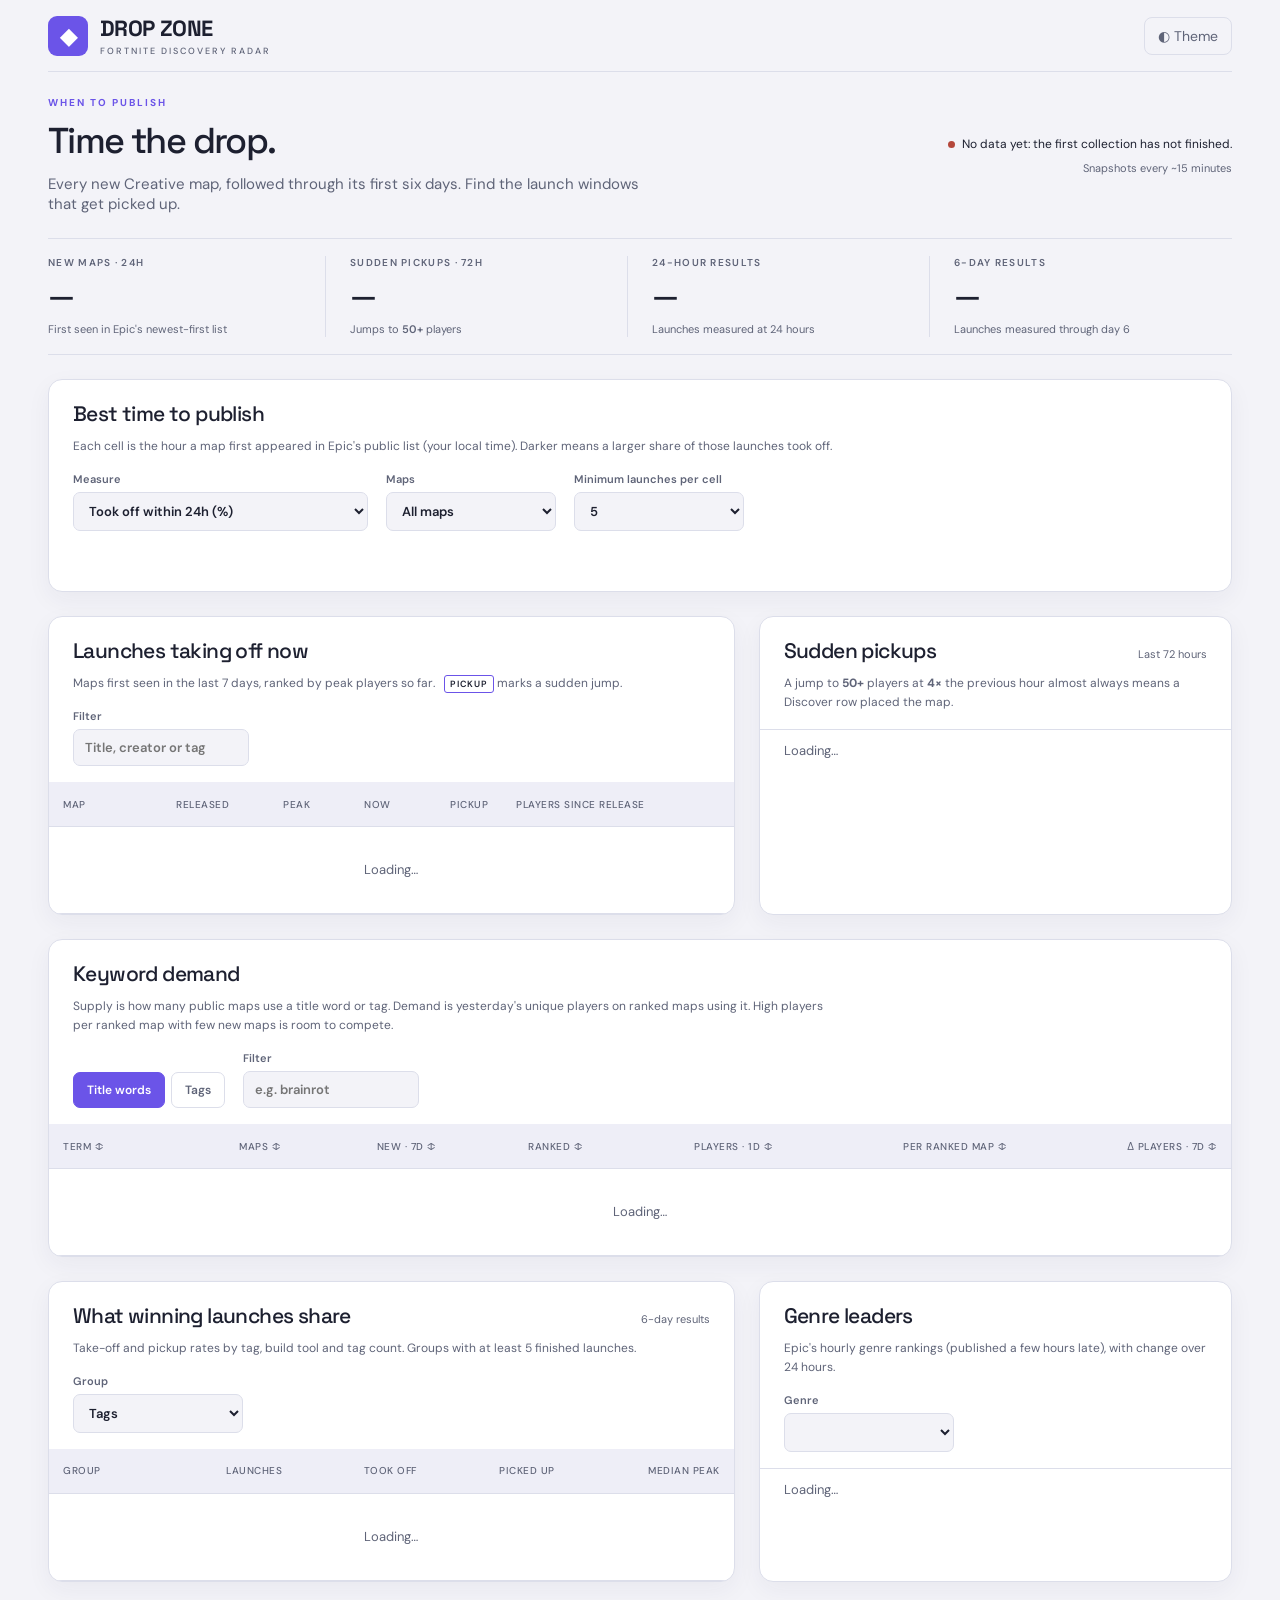
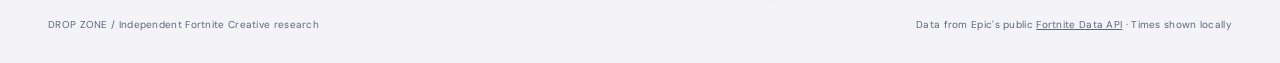
==== dashboard/index.html @ 89e2042b "Fortnite discovery tracker: collector, analyzer, dashboard, workflow Co-Authored-By: Claude Opus 5.5" ====
<!doctype html>
<html lang="en">
<head>
  <meta charset="utf-8">
  <meta name="viewport" content="width=device-width, initial-scale=1">
  <meta name="color-scheme" content="dark light">
  <meta name="description" content="When do new Fortnite Creative maps get picked up? Launch timing, Discover-style pickups, keyword demand and genre leaders from Epic's public data.">
  <title>Drop Zone · Fortnite discovery tracker</title>
  <link rel="stylesheet" href="style.css?v=1">
  <script src="app.js?v=1" defer></script>
</head>
<body>
  <main>
    <header class="masthead">
      <div class="brand"><span class="mark" aria-hidden="true">◆</span><span>DROP ZONE <small>FORTNITE DISCOVERY RADAR</small></span></div>
      <button id="theme" class="quiet" aria-label="Switch color theme">◐ Theme</button>
    </header>

    <section class="intro">
      <div><p class="eyebrow">WHEN TO PUBLISH</p><h1>Time the drop.</h1><p class="subtitle">Every new Creative map, followed through its first six days. Find the launch windows that get picked up.</p></div>
      <div class="status"><span id="status-dot" class="dot"></span><span id="freshness">Connecting…</span><small id="tracking">Snapshots every ~15 minutes</small></div>
    </section>

    <section class="stats" aria-label="Collection summary">
      <div><span>NEW MAPS · 24H</span><strong id="new24">—</strong><small id="new7">First seen in Epic's newest-first list</small></div>
      <div><span>SUDDEN PICKUPS · 72H</span><strong id="pickcount">—</strong><small>Jumps to <b id="pickup-rule">50+</b> players</small></div>
      <div><span>24-HOUR RESULTS</span><strong id="early">—</strong><small>Launches measured at 24 hours</small></div>
      <div><span>6-DAY RESULTS</span><strong id="final">—</strong><small>Launches measured through day 6</small></div>
    </section>

    <section class="card" id="timing-card" aria-labelledby="timing-title">
      <div class="card-heading"><h2 id="timing-title">Best time to publish</h2><span id="tz-note"></span></div>
      <p class="lede">Each cell is the hour a map first appeared in Epic's public list (your local time). Darker means a larger share of those launches took off.</p>
      <div class="controls">
        <label>Measure <select id="timing-metric">
          <option value="took24">Took off within 24h (%)</option>
          <option value="pick24">Sudden pickup within 24h (%)</option>
          <option value="took144">Took off within 6 days (%)</option>
          <option value="pick144">Sudden pickup within 6 days (%)</option>
          <option value="hours">Median hours to pickup (lower is better)</option>
          <option value="volume">Launch volume</option>
        </select></label>
        <label>Maps <select id="timing-group"><option value="all">All maps</option></select></label>
        <label>Minimum launches per cell <select id="timing-min"><option>3</option><option selected>5</option><option>10</option><option>25</option></select></label>
      </div>
      <div id="heatmap" class="heatmap" role="grid" aria-label="Launch outcome by weekday and hour"></div>
      <div class="legend" id="heat-legend"></div>
      <div id="best-slots" class="best-slots"></div>
      <p class="empty" id="timing-empty" hidden></p>
    </section>

    <div class="two">
      <section class="card" aria-labelledby="live-title">
        <div class="card-heading"><h2 id="live-title">Launches taking off now</h2><span id="live-count"></span></div>
        <p class="lede">Maps first seen in the last 7 days, ranked by peak players so far. <span class="pill">PICKUP</span> marks a sudden jump.</p>
        <div class="controls"><label>Filter <input id="live-search" type="search" placeholder="Title, creator or tag" autocomplete="off"></label></div>
        <div class="table-scroll"><table>
          <thead><tr><th class="left">MAP</th><th>RELEASED</th><th>PEAK</th><th>NOW</th><th>PICKUP</th><th class="left">PLAYERS SINCE RELEASE</th></tr></thead>
          <tbody id="live-rows"><tr><td colspan="6" class="empty">Loading…</td></tr></tbody>
        </table></div>
      </section>

      <section class="card" aria-labelledby="pickup-title">
        <div class="card-heading"><h2 id="pickup-title">Sudden pickups</h2><span>Last 72 hours</span></div>
        <p class="lede">A jump to <b class="pickup-rule">50+</b> players at <b id="pickup-factor">4×</b> the previous hour almost always means a Discover row placed the map.</p>
        <ol id="pickups" class="pickups"><li class="empty">Loading…</li></ol>
      </section>
    </div>

    <section class="card" aria-labelledby="kw-title">
      <div class="card-heading"><h2 id="kw-title">Keyword demand</h2><span id="kw-date"></span></div>
      <p class="lede">Supply is how many public maps use a title word or tag. Demand is yesterday's unique players on ranked maps using it. High players per ranked map with few new maps is room to compete.</p>
      <div class="controls">
        <div class="segmented" role="group" aria-label="Keyword kind"><button data-kind="word" class="active" aria-pressed="true">Title words</button><button data-kind="tag" aria-pressed="false">Tags</button></div>
        <label>Filter <input id="kw-search" type="search" placeholder="e.g. brainrot" autocomplete="off"></label>
      </div>
      <div class="table-scroll"><table>
        <thead><tr><th class="left"><button data-kw-sort="term">TERM ↕</button></th><th><button data-kw-sort="islands">MAPS ↕</button></th><th><button data-kw-sort="new_7d">NEW · 7D ↕</button></th><th><button data-kw-sort="ranked">RANKED ↕</button></th><th><button data-kw-sort="players">PLAYERS · 1D ↕</button></th><th><button data-kw-sort="players_per_ranked">PER RANKED MAP ↕</button></th><th><button data-kw-sort="players_change">Δ PLAYERS · 7D ↕</button></th></tr></thead>
        <tbody id="kw-rows"><tr><td colspan="7" class="empty">Loading…</td></tr></tbody>
      </table></div>
    </section>

    <div class="two">
      <section class="card" aria-labelledby="success-title">
        <div class="card-heading"><h2 id="success-title">What winning launches share</h2><span>6-day results</span></div>
        <p class="lede">Take-off and pickup rates by tag, build tool and tag count. Groups with at least 5 finished launches.</p>
        <div class="controls"><label>Group <select id="success-kind"><option value="tag">Tags</option><option value="tool">Build tool</option><option value="tags">Number of tags</option></select></label></div>
        <div class="table-scroll"><table>
          <thead><tr><th class="left">GROUP</th><th>LAUNCHES</th><th>TOOK OFF</th><th>PICKED UP</th><th>MEDIAN PEAK</th></tr></thead>
          <tbody id="success-rows"><tr><td colspan="5" class="empty">Loading…</td></tr></tbody>
        </table></div>
      </section>

      <section class="card" aria-labelledby="genre-title">
        <div class="card-heading"><h2 id="genre-title">Genre leaders</h2><span id="genre-hour"></span></div>
        <p class="lede">Epic's hourly genre rankings (published a few hours late), with change over 24 hours.</p>
        <div class="controls"><label>Genre <select id="genre"></select></label></div>
        <ol id="genre-rows" class="leaders"><li class="empty">Loading…</li></ol>
      </section>
    </div>

    <footer><span>DROP ZONE <span class="muted">/ Independent Fortnite Creative research</span></span><span>Data from Epic's public <a href="https://api.fortnite.com/ecosystem/v1/docs" target="_blank" rel="noopener noreferrer">Fortnite Data API</a> · Times shown locally</span></footer>
  </main>
  <div id="tooltip" class="tooltip" role="tooltip" hidden></div>
</body>
</html>
---- dashboard/style.css ----
@import url('https://fonts.googleapis.com/css2?family=DM+Sans:wght@400;500;600;700&family=Space+Grotesk:wght@400;500;600;700&display=swap');
:root{color-scheme:dark;--bg:#0f1117;--panel:#171a23;--text:#eceef5;--muted:#949ab0;--line:#2b3040;--accent:#9d8cff;--accent-ink:#171235;--up:#8fdfb0;--down:#f29e94;--wash:#1f2330;--heat:#9d8cff;--shadow:rgba(0,0,0,.18)}
@media(prefers-color-scheme:light){:root:not([data-theme=dark]){color-scheme:light;--bg:#f3f3f8;--panel:#ffffff;--text:#1d2030;--muted:#5f6478;--line:#dcdeea;--accent:#6b54e8;--accent-ink:#ffffff;--up:#1f7a4a;--down:#b4473b;--wash:#eeeef7;--heat:#5b43dc;--shadow:rgba(30,30,70,.05)}}
:root[data-theme=light]{color-scheme:light;--bg:#f3f3f8;--panel:#ffffff;--text:#1d2030;--muted:#5f6478;--line:#dcdeea;--accent:#6b54e8;--accent-ink:#ffffff;--up:#1f7a4a;--down:#b4473b;--wash:#eeeef7;--heat:#5b43dc;--shadow:rgba(30,30,70,.05)}
*{box-sizing:border-box}
body{margin:0;background:var(--bg);color:var(--text);font-family:'DM Sans',sans-serif;font-size:14px}
button{font:inherit;cursor:pointer}button:focus-visible,a:focus-visible,select:focus-visible,input:focus-visible{outline:2px solid var(--accent);outline-offset:2px}
main{max-width:1440px;margin:auto;padding:0 48px}
.masthead{height:72px;display:flex;justify-content:space-between;align-items:center;border-bottom:1px solid var(--line)}
.brand{display:flex;align-items:center;gap:12px;font:700 22px 'Space Grotesk',sans-serif;letter-spacing:-.6px}
.brand small{display:block;font:500 9px 'DM Sans',sans-serif;letter-spacing:2px;color:var(--muted);margin-top:3px}
.mark{display:grid;place-items:center;width:40px;height:40px;background:var(--accent);color:var(--accent-ink);font-size:22px;border-radius:9px}
.quiet{color:var(--muted);background:none;border:1px solid var(--line);padding:9px 13px;border-radius:8px}
.intro{display:flex;justify-content:space-between;align-items:center;padding:24px 0;gap:24px}
.eyebrow{color:var(--accent);letter-spacing:2px;font-size:10px;font-weight:700;margin:0 0 9px}
h1{font:500 36px 'Space Grotesk',sans-serif;letter-spacing:-1.6px;margin:0 0 10px}
.subtitle{color:var(--muted);margin:0;font-size:15px;max-width:620px}
.status{text-align:right;font-size:12px;white-space:nowrap}.status small{display:block;color:var(--muted);font-size:11px;margin-top:9px}
.dot{display:inline-block;width:7px;height:7px;background:var(--up);border-radius:50%;margin-right:7px}.dot.stale{background:var(--down)}
.stats{display:grid;grid-template-columns:repeat(4,1fr);border-top:1px solid var(--line);border-bottom:1px solid var(--line);margin-bottom:24px;padding:17px 0;gap:24px}
.stats>div{border-right:1px solid var(--line);padding-right:20px}.stats>div:last-child{border:0}
.stats span{display:block;font-size:10px;letter-spacing:1.3px;color:var(--muted);font-weight:600}
.stats strong{display:block;font:500 30px 'Space Grotesk',sans-serif;margin:7px 0 4px;letter-spacing:-1px}
.stats small{color:var(--muted);font-size:11px}.stats b{font-weight:600}
.card{background:var(--panel);border:1px solid var(--line);border-radius:14px;box-shadow:0 8px 24px var(--shadow);margin-bottom:24px;overflow:hidden;min-width:0}
.two{display:grid;grid-template-columns:minmax(0,1.45fr) minmax(0,1fr);gap:24px}
.card-heading{display:flex;justify-content:space-between;align-items:baseline;gap:12px;padding:20px 24px 6px}
.card-heading h2{font:500 21px 'Space Grotesk',sans-serif;margin:0;letter-spacing:-.6px}
.card-heading>span{color:var(--muted);font-size:11px;text-align:right}
.lede{margin:4px 24px 16px;color:var(--muted);font-size:12px;line-height:1.6;max-width:760px}
.controls{display:flex;flex-wrap:wrap;gap:12px 18px;align-items:flex-end;margin:0 24px 16px}
.controls label{display:grid;gap:6px;font-size:11px;font-weight:600;color:var(--muted)}
select,input{padding:9px 11px;border:1px solid var(--line);border-radius:7px;background:var(--bg);color:var(--text);font:inherit;font-size:13px;min-width:170px}
.segmented{display:flex;gap:6px}.segmented button{border:1px solid var(--line);border-radius:7px;background:transparent;color:var(--muted);padding:9px 13px;font-size:12px;font-weight:600}
.segmented button.active{background:var(--accent);color:var(--accent-ink);border-color:var(--accent)}
.heatmap{display:grid;grid-template-columns:44px repeat(24,minmax(0,1fr));gap:2px;margin:0 24px 10px}
.heatmap .hour,.heatmap .day{font-size:10px;color:var(--muted);display:flex;align-items:center}
.heatmap .hour{justify-content:center;height:18px}
.cell{height:30px;border-radius:4px;background:var(--wash);position:relative;cursor:default}
.cell.low{background:repeating-linear-gradient(45deg,var(--wash) 0 4px,transparent 4px 8px)}
.cell:hover,.cell:focus-visible{outline:2px solid var(--text);outline-offset:-1px}
.legend{display:flex;align-items:center;gap:8px;margin:0 24px 14px 68px;font-size:10px;color:var(--muted)}
.legend .ramp{width:160px;height:8px;border-radius:4px;background:linear-gradient(90deg,color-mix(in oklab,var(--heat) 8%,var(--wash)),var(--heat))}
.legend .swatch{width:14px;height:10px;border-radius:3px}
.best-slots{display:flex;flex-wrap:wrap;gap:8px;margin:0 24px 20px}
.best-slots span{border:1px solid var(--line);border-radius:7px;padding:7px 10px;font-size:12px}.best-slots b{font-weight:600}
.table-scroll{overflow-x:auto}
table{width:100%;border-collapse:collapse;text-align:right;font-variant-numeric:tabular-nums}
th{background:var(--wash);height:44px;font-size:10px;color:var(--muted);font-weight:500;white-space:nowrap;letter-spacing:.5px}
th button{background:none;border:0;padding:0;color:inherit;font:inherit;letter-spacing:.5px}th button.selected{color:var(--accent)}
th,td{padding:10px 14px;border-bottom:1px solid var(--line)}td{font-size:13px}
.left{text-align:left}tbody tr:hover{background:var(--wash)}
.map{min-width:210px;max-width:340px;text-align:left}
.map a{color:var(--text);text-decoration:none;font-weight:600;display:block;overflow:hidden;text-overflow:ellipsis;white-space:nowrap}
.map a:hover{text-decoration:underline}.map small{display:block;color:var(--muted);font-size:11px;margin-top:3px;overflow:hidden;text-overflow:ellipsis;white-space:nowrap}
.pill{font-size:9px;letter-spacing:.8px;border:1px solid var(--accent);color:var(--text);border-radius:3px;padding:2px 5px;margin-left:6px;font-weight:600}
.pill.late{border-color:var(--line);color:var(--muted)}
.spark{display:block;width:150px;height:30px}.spark path{fill:none;stroke:var(--accent);stroke-width:2;stroke-linejoin:round}
.spark line{stroke:var(--muted);stroke-width:1;stroke-dasharray:2 3}
.positive{color:var(--up)}.negative{color:var(--down)}.muted{color:var(--muted)}
.empty{text-align:center!important;color:var(--muted);padding:32px 24px;line-height:1.7;font-size:13px;list-style:none}
.pickups,.leaders{list-style:none;margin:0;padding:0 0 8px;max-height:640px;overflow:auto}
.pickups li,.leaders li{display:flex;align-items:center;gap:12px;padding:10px 24px;border-top:1px solid var(--line)}
.pickups .when{width:74px;flex-shrink:0;color:var(--muted);font-size:11px}
.pickups .jump{margin-left:auto;text-align:right;white-space:nowrap;font-variant-numeric:tabular-nums}.pickups .jump small{display:block;color:var(--muted);font-size:10px}
.leaders .rank{width:26px;color:var(--muted);font-size:12px;text-align:right;flex-shrink:0}
.leaders .move{margin-left:auto;font-size:12px;white-space:nowrap}
.tooltip{position:fixed;z-index:10;pointer-events:none;background:var(--text);color:var(--bg);font-size:12px;line-height:1.5;padding:8px 10px;border-radius:7px;max-width:260px;box-shadow:0 6px 18px var(--shadow)}
footer{padding:12px 0 32px;display:flex;justify-content:space-between;gap:16px;font-size:10px;letter-spacing:.3px;color:var(--muted)}footer a{color:inherit}
@media(max-width:1100px){.two{grid-template-columns:1fr}}
@media(max-width:900px){main{padding:0 22px}.heatmap{grid-template-columns:34px repeat(24,minmax(0,1fr));gap:1px}.cell{height:24px}.heatmap .hour:nth-child(even){visibility:hidden}}
@media(max-width:600px){main{padding:0 16px}.intro{display:block}.status{text-align:left;margin-top:18px}.stats{grid-template-columns:1fr 1fr;gap:18px}.stats>div:nth-child(2){border:0}
.card-heading{padding:18px 16px 6px}.lede{margin:4px 16px 14px}.controls{margin:0 16px 14px}select,input{min-width:0;width:100%}.controls label{flex:1 1 140px}
.heatmap{margin:0 8px 10px;grid-template-columns:28px repeat(24,minmax(0,1fr))}.cell{height:20px;border-radius:2px}.legend{margin-left:16px}.best-slots{margin:0 16px 16px}
.pickups li,.leaders li{padding:10px 16px}footer{flex-direction:column;line-height:1.5}}
@media(forced-colors:active){.cell{border:1px solid CanvasText}}
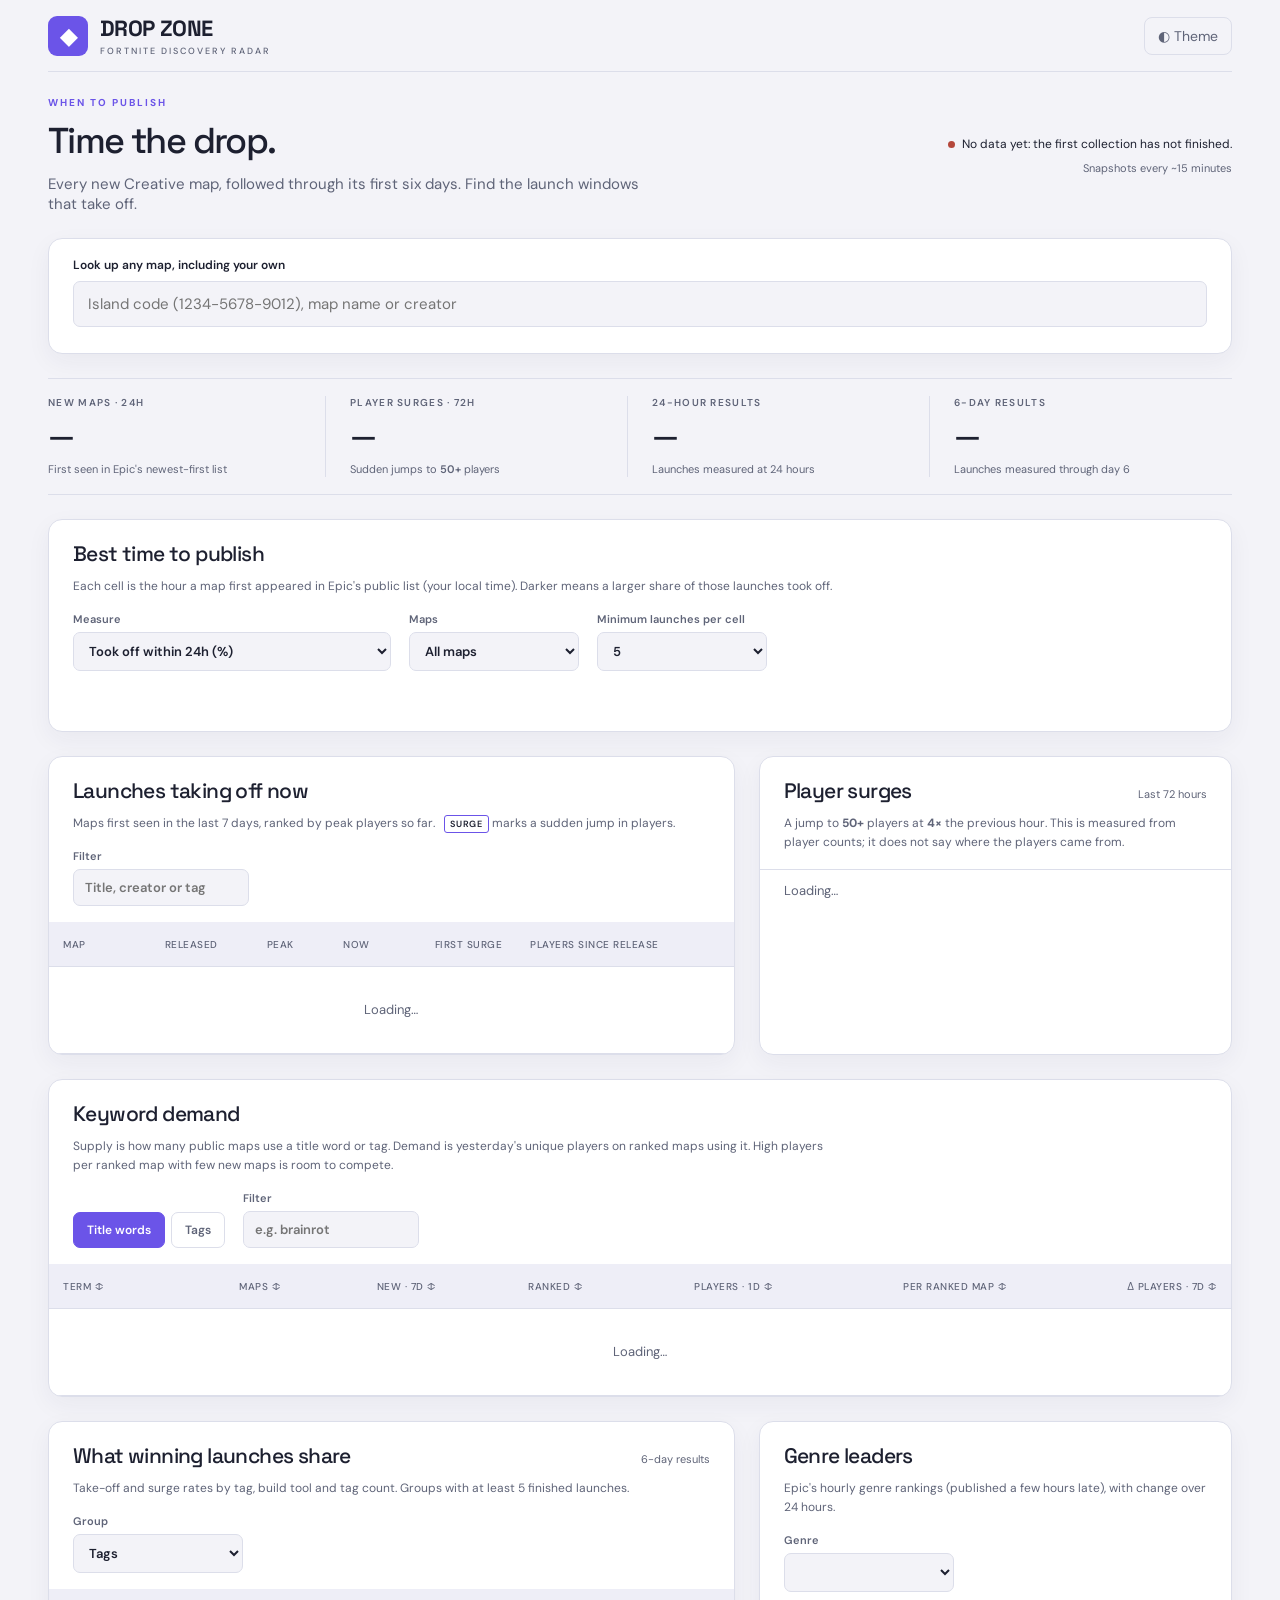
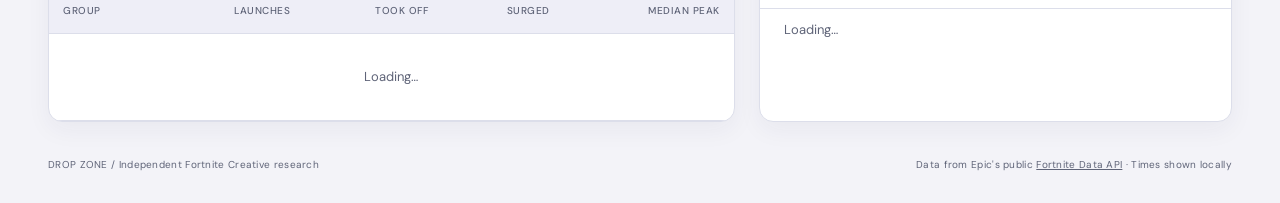
==== commit e50cedbc: "Map lookup page: search by code, name or creator; live Epic data per map; rename pickups to player s" ====
--- a/dashboard/index.html
+++ b/dashboard/index.html
@@ -4,10 +4,11 @@
   <meta charset="utf-8">
   <meta name="viewport" content="width=device-width, initial-scale=1">
   <meta name="color-scheme" content="dark light">
-  <meta name="description" content="When do new Fortnite Creative maps get picked up? Launch timing, Discover-style pickups, keyword demand and genre leaders from Epic's public data.">
+  <meta name="description" content="When do new Fortnite Creative maps take off? Launch timing, player surges, keyword demand, genre leaders and a lookup for any map, from Epic's public data.">
   <title>Drop Zone · Fortnite discovery tracker</title>
-  <link rel="stylesheet" href="style.css?v=1">
-  <script src="app.js?v=1" defer></script>
+  <link rel="stylesheet" href="style.css?v=3">
+  <script src="search.js?v=1" defer></script>
+  <script src="app.js?v=3" defer></script>
 </head>
 <body>
   <main>
@@ -17,13 +18,21 @@
     </header>
 
     <section class="intro">
-      <div><p class="eyebrow">WHEN TO PUBLISH</p><h1>Time the drop.</h1><p class="subtitle">Every new Creative map, followed through its first six days. Find the launch windows that get picked up.</p></div>
+      <div><p class="eyebrow">WHEN TO PUBLISH</p><h1>Time the drop.</h1><p class="subtitle">Every new Creative map, followed through its first six days. Find the launch windows that take off.</p></div>
       <div class="status"><span id="status-dot" class="dot"></span><span id="freshness">Connecting…</span><small id="tracking">Snapshots every ~15 minutes</small></div>
+    </section>
+
+    <section class="card search-card" aria-label="Look up a map">
+      <form id="map-search" class="search" role="search">
+        <label for="map-query">Look up any map, including your own</label>
+        <input id="map-query" type="search" placeholder="Island code (1234-5678-9012), map name or creator" autocomplete="off">
+      </form>
+      <ul id="search-results" class="search-results"></ul>
     </section>
 
     <section class="stats" aria-label="Collection summary">
       <div><span>NEW MAPS · 24H</span><strong id="new24">—</strong><small id="new7">First seen in Epic's newest-first list</small></div>
-      <div><span>SUDDEN PICKUPS · 72H</span><strong id="pickcount">—</strong><small>Jumps to <b id="pickup-rule">50+</b> players</small></div>
+      <div><span>PLAYER SURGES · 72H</span><strong id="pickcount">—</strong><small>Sudden jumps to <b id="pickup-rule">50+</b> players</small></div>
       <div><span>24-HOUR RESULTS</span><strong id="early">—</strong><small>Launches measured at 24 hours</small></div>
       <div><span>6-DAY RESULTS</span><strong id="final">—</strong><small>Launches measured through day 6</small></div>
     </section>
@@ -34,10 +43,10 @@
       <div class="controls">
         <label>Measure <select id="timing-metric">
           <option value="took24">Took off within 24h (%)</option>
-          <option value="pick24">Sudden pickup within 24h (%)</option>
+          <option value="pick24">Player surge within 24h (%)</option>
           <option value="took144">Took off within 6 days (%)</option>
-          <option value="pick144">Sudden pickup within 6 days (%)</option>
-          <option value="hours">Median hours to pickup (lower is better)</option>
+          <option value="pick144">Player surge within 6 days (%)</option>
+          <option value="hours">Median hours to first surge (lower is better)</option>
           <option value="volume">Launch volume</option>
         </select></label>
         <label>Maps <select id="timing-group"><option value="all">All maps</option></select></label>
@@ -52,17 +61,17 @@
     <div class="two">
       <section class="card" aria-labelledby="live-title">
         <div class="card-heading"><h2 id="live-title">Launches taking off now</h2><span id="live-count"></span></div>
-        <p class="lede">Maps first seen in the last 7 days, ranked by peak players so far. <span class="pill">PICKUP</span> marks a sudden jump.</p>
+        <p class="lede">Maps first seen in the last 7 days, ranked by peak players so far. <span class="pill">SURGE</span> marks a sudden jump in players.</p>
         <div class="controls"><label>Filter <input id="live-search" type="search" placeholder="Title, creator or tag" autocomplete="off"></label></div>
         <div class="table-scroll"><table>
-          <thead><tr><th class="left">MAP</th><th>RELEASED</th><th>PEAK</th><th>NOW</th><th>PICKUP</th><th class="left">PLAYERS SINCE RELEASE</th></tr></thead>
+          <thead><tr><th class="left">MAP</th><th>RELEASED</th><th>PEAK</th><th>NOW</th><th>FIRST SURGE</th><th class="left">PLAYERS SINCE RELEASE</th></tr></thead>
           <tbody id="live-rows"><tr><td colspan="6" class="empty">Loading…</td></tr></tbody>
         </table></div>
       </section>
 
       <section class="card" aria-labelledby="pickup-title">
-        <div class="card-heading"><h2 id="pickup-title">Sudden pickups</h2><span>Last 72 hours</span></div>
-        <p class="lede">A jump to <b class="pickup-rule">50+</b> players at <b id="pickup-factor">4×</b> the previous hour almost always means a Discover row placed the map.</p>
+        <div class="card-heading"><h2 id="pickup-title">Player surges</h2><span>Last 72 hours</span></div>
+        <p class="lede">A jump to <b class="pickup-rule">50+</b> players at <b id="pickup-factor">4×</b> the previous hour. This is measured from player counts; it does not say where the players came from.</p>
         <ol id="pickups" class="pickups"><li class="empty">Loading…</li></ol>
       </section>
     </div>
@@ -83,10 +92,10 @@
     <div class="two">
       <section class="card" aria-labelledby="success-title">
         <div class="card-heading"><h2 id="success-title">What winning launches share</h2><span>6-day results</span></div>
-        <p class="lede">Take-off and pickup rates by tag, build tool and tag count. Groups with at least 5 finished launches.</p>
+        <p class="lede">Take-off and surge rates by tag, build tool and tag count. Groups with at least 5 finished launches.</p>
         <div class="controls"><label>Group <select id="success-kind"><option value="tag">Tags</option><option value="tool">Build tool</option><option value="tags">Number of tags</option></select></label></div>
         <div class="table-scroll"><table>
-          <thead><tr><th class="left">GROUP</th><th>LAUNCHES</th><th>TOOK OFF</th><th>PICKED UP</th><th>MEDIAN PEAK</th></tr></thead>
+          <thead><tr><th class="left">GROUP</th><th>LAUNCHES</th><th>TOOK OFF</th><th>SURGED</th><th>MEDIAN PEAK</th></tr></thead>
           <tbody id="success-rows"><tr><td colspan="5" class="empty">Loading…</td></tr></tbody>
         </table></div>
       </section>
--- a/dashboard/style.css
+++ b/dashboard/style.css
@@ -2,7 +2,7 @@
 :root{color-scheme:dark;--bg:#0f1117;--panel:#171a23;--text:#eceef5;--muted:#949ab0;--line:#2b3040;--accent:#9d8cff;--accent-ink:#171235;--up:#8fdfb0;--down:#f29e94;--wash:#1f2330;--heat:#9d8cff;--shadow:rgba(0,0,0,.18)}
 @media(prefers-color-scheme:light){:root:not([data-theme=dark]){color-scheme:light;--bg:#f3f3f8;--panel:#ffffff;--text:#1d2030;--muted:#5f6478;--line:#dcdeea;--accent:#6b54e8;--accent-ink:#ffffff;--up:#1f7a4a;--down:#b4473b;--wash:#eeeef7;--heat:#5b43dc;--shadow:rgba(30,30,70,.05)}}
 :root[data-theme=light]{color-scheme:light;--bg:#f3f3f8;--panel:#ffffff;--text:#1d2030;--muted:#5f6478;--line:#dcdeea;--accent:#6b54e8;--accent-ink:#ffffff;--up:#1f7a4a;--down:#b4473b;--wash:#eeeef7;--heat:#5b43dc;--shadow:rgba(30,30,70,.05)}
-*{box-sizing:border-box}
+*{box-sizing:border-box}[hidden]{display:none!important}
 body{margin:0;background:var(--bg);color:var(--text);font-family:'DM Sans',sans-serif;font-size:14px}
 button{font:inherit;cursor:pointer}button:focus-visible,a:focus-visible,select:focus-visible,input:focus-visible{outline:2px solid var(--accent);outline-offset:2px}
 main{max-width:1440px;margin:auto;padding:0 48px}
@@ -74,3 +74,26 @@
 .heatmap{margin:0 8px 10px;grid-template-columns:28px repeat(24,minmax(0,1fr))}.cell{height:20px;border-radius:2px}.legend{margin-left:16px}.best-slots{margin:0 16px 16px}
 .pickups li,.leaders li{padding:10px 16px}footer{flex-direction:column;line-height:1.5}}
 @media(forced-colors:active){.cell{border:1px solid CanvasText}}
+
+/* map lookup and map page */
+a.brand{color:inherit;text-decoration:none}.masthead-actions{display:flex;gap:8px}a.quiet{text-decoration:none;font-size:13px}
+.search-card{padding:18px 24px 6px;overflow:visible}.search{display:grid;gap:8px}.search label{font-size:12px;font-weight:600}
+.search input{width:100%;font-size:15px;padding:12px 14px}
+.search-results{list-style:none;margin:8px 0 12px;padding:0;max-height:360px;overflow:auto}
+.search-results li{border-top:1px solid var(--line)}.search-results li:first-child{border-top:0}
+.search-results a{display:flex;justify-content:space-between;gap:16px;padding:10px 4px;color:var(--text);text-decoration:none}
+.search-results a:hover,.search-results a:focus-visible{background:var(--wash)}.search-results small{color:var(--muted);white-space:nowrap}
+.search-results .hint{color:var(--muted);font-size:12px;padding:10px 4px}
+.map-head{padding:26px 0 20px}.map-head h1{margin-bottom:6px;overflow-wrap:anywhere}
+.tags{display:flex;flex-wrap:wrap;gap:6px;margin-top:12px}.tags .pill{margin:0}
+.links{display:flex;gap:8px;margin:16px 0 0;flex-wrap:wrap}
+.chart{margin:0 24px 18px;overflow:hidden}.chart svg{display:block;width:100%;height:auto;touch-action:none}
+.chart .grid{stroke:var(--line);stroke-width:1}.chart .axis{fill:var(--muted);font-size:10px;font-family:'DM Sans',sans-serif}
+.chart .line{fill:none;stroke:var(--accent);stroke-width:2;stroke-linejoin:round;stroke-linecap:round}
+.chart .marker{stroke:var(--muted);stroke-width:1;stroke-dasharray:3 4}.chart .cross{stroke:var(--muted);stroke-width:1}
+.chart .dot{fill:var(--accent);stroke:var(--panel);stroke-width:2}
+.facts{display:grid;grid-template-columns:auto 1fr;gap:10px 18px;margin:6px 24px 16px;font-size:13px}
+.facts dt{color:var(--muted);font-size:11px;font-weight:600;padding-top:2px}.facts dd{margin:0}.facts small{display:block;color:var(--muted);font-size:11px;margin-top:3px}
+.subhead{font:500 15px 'Space Grotesk',sans-serif;margin:18px 24px 8px}
+.tooltip{white-space:pre-line}
+@media(max-width:600px){.search-card{padding:16px}.chart{margin:0 8px 14px}.facts{margin:6px 16px 14px}.subhead{margin:16px 16px 8px}.search-results a{flex-direction:column;gap:2px}}
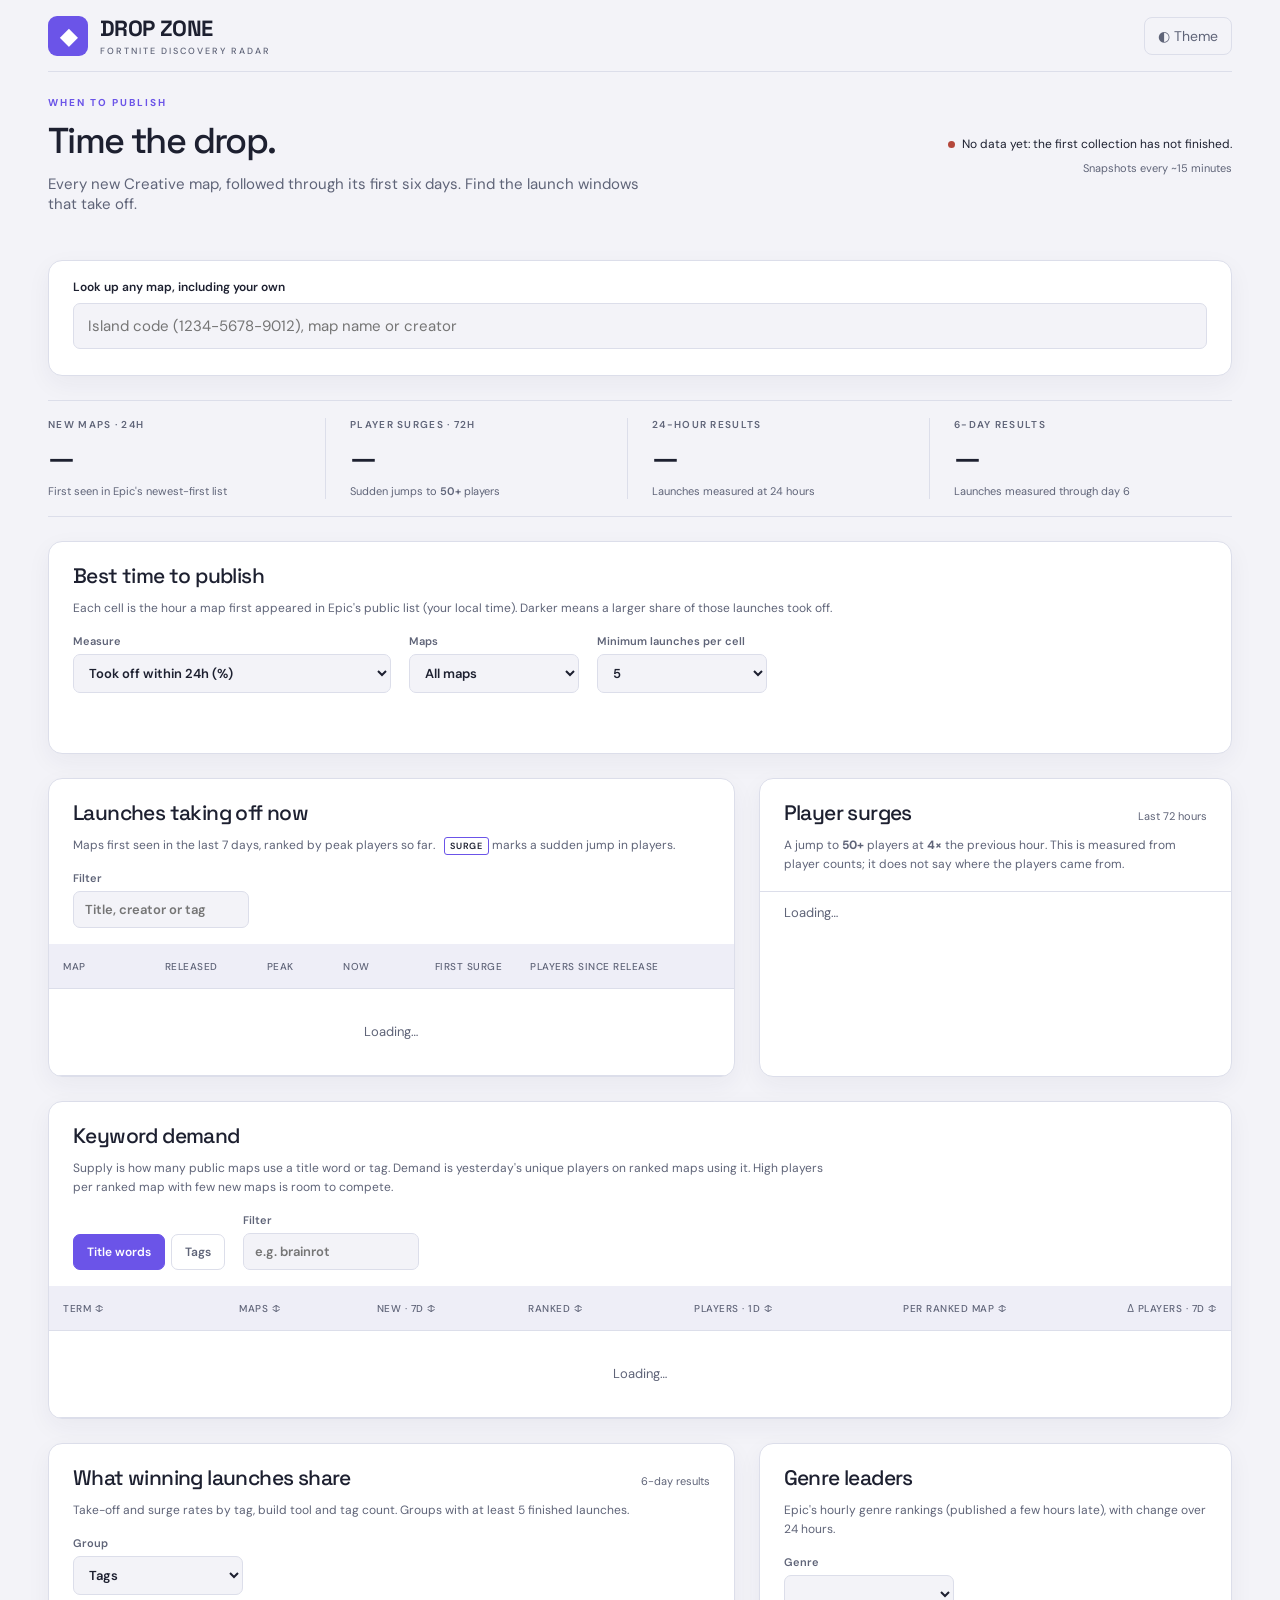
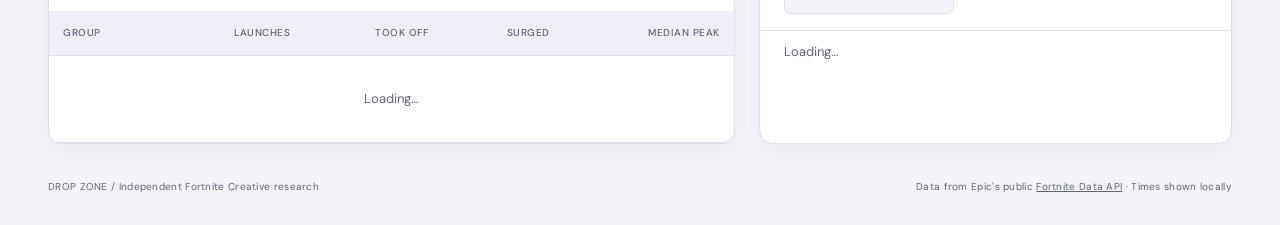
==== commit 7e83fb2d: "Map page: explain pre-tracking maps; spacing Co-Authored-By: Claude Opus 5.5 <noreply@anthropic.com>" ====
--- a/dashboard/index.html
+++ b/dashboard/index.html
@@ -6,7 +6,7 @@
   <meta name="color-scheme" content="dark light">
   <meta name="description" content="When do new Fortnite Creative maps take off? Launch timing, player surges, keyword demand, genre leaders and a lookup for any map, from Epic's public data.">
   <title>Drop Zone · Fortnite discovery tracker</title>
-  <link rel="stylesheet" href="style.css?v=3">
+  <link rel="stylesheet" href="style.css?v=4">
   <script src="search.js?v=1" defer></script>
   <script src="app.js?v=3" defer></script>
 </head>
--- a/dashboard/style.css
+++ b/dashboard/style.css
@@ -77,7 +77,7 @@
 
 /* map lookup and map page */
 a.brand{color:inherit;text-decoration:none}.masthead-actions{display:flex;gap:8px}a.quiet{text-decoration:none;font-size:13px}
-.search-card{padding:18px 24px 6px;overflow:visible}.search{display:grid;gap:8px}.search label{font-size:12px;font-weight:600}
+.search-card{padding:18px 24px 6px;overflow:visible;margin-top:22px}.search{display:grid;gap:8px}.search label{font-size:12px;font-weight:600}
 .search input{width:100%;font-size:15px;padding:12px 14px}
 .search-results{list-style:none;margin:8px 0 12px;padding:0;max-height:360px;overflow:auto}
 .search-results li{border-top:1px solid var(--line)}.search-results li:first-child{border-top:0}
